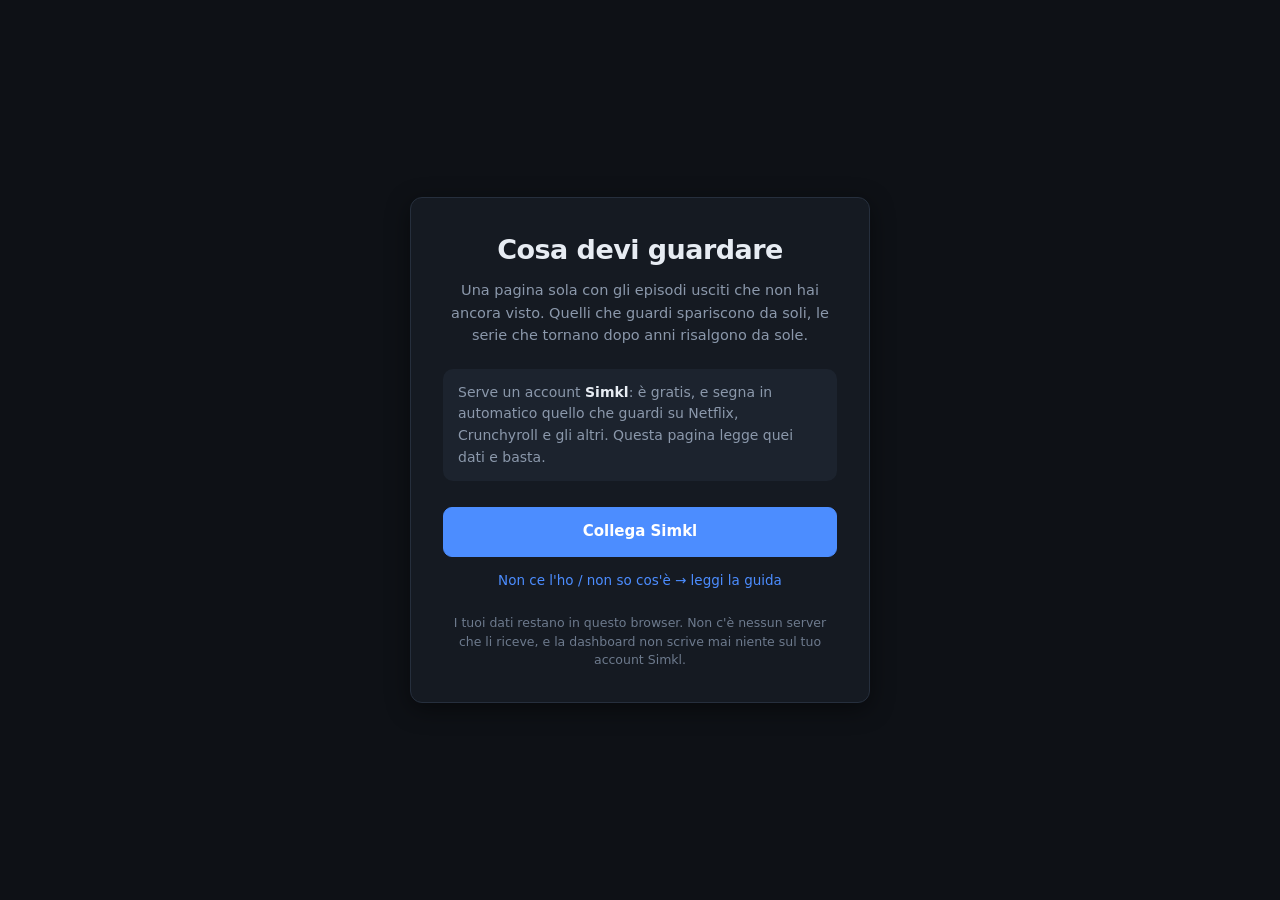
==== index.html @ 5402967a "Trakt come terza sorgente, con il suo pezzetto di server Trakt consegna il token solo dietro un segr" ====
<!doctype html>
<html lang="it">
<head>
<meta charset="utf-8">
<meta name="viewport" content="width=device-width, initial-scale=1, viewport-fit=cover">
<meta name="theme-color" content="#0e1116">
<title>Dashboard Serie</title>
<link rel="icon" href="icon.svg">
<link rel="manifest" href="manifest.webmanifest">
<!-- il numero di versione sale a ogni modifica: senza, il browser continua a servire i file vecchi -->
<link rel="stylesheet" href="app.css?v=16">
</head>
<body>

<!-- ============ SCHERMATA LOGIN ============ -->
<section id="login" class="login hidden">
  <div class="login-box">
    <h1>Cosa devi guardare</h1>
    <p class="login-occhiello">
      Una pagina sola con gli episodi usciti che non hai ancora visto. Quelli che guardi
      spariscono da soli, le serie che tornano dopo anni risalgono da sole.
    </p>

    <div id="loginStep1">
      <p class="login-serve">
        Serve un account <b>Simkl</b>: è gratis, e segna in automatico quello che guardi
        su Netflix, Crunchyroll e gli altri. Questa pagina legge quei dati e basta.
      </p>
      <button id="btnLogin" class="btn btn-big">Collega Simkl</button>
      <button id="btnLoginAl" class="btn btn-alt">Ho AniList (solo anime)</button>
      <button id="btnLoginTk" class="btn btn-alt">Ho Trakt (serie TV e film)</button>
      <a class="login-guida" href="guida.html">Non ce l'ho / non so cos'è &#8594; leggi la guida</a>
    </div>

    <div id="loginStep2" class="hidden">
      <p class="login-passo"><span class="login-n">1</span> Apri questa pagina</p>
      <a id="pinUrl" class="pin-url" href="https://simkl.com/pin" target="_blank" rel="noopener">simkl.com/pin</a>
      <p class="login-passo"><span class="login-n">2</span> Scrivi questo codice</p>
      <div id="pinCode" class="pin-code">------</div>
      <p class="muted" id="pinStatus">Aspetto che tu confermi su Simkl…</p>
      <button id="btnCancelPin" class="btn btn-ghost">Annulla</button>
    </div>

    <p class="err hidden" id="loginErr"></p>

    <p class="login-privacy">
      I tuoi dati restano in questo browser. Non c'è nessun server che li riceve, e la
      dashboard non scrive mai niente sul tuo account Simkl.
    </p>
  </div>
</section>

<!-- ============ APP ============ -->
<div id="app" class="hidden">

  <header class="topbar">
   <div class="topbar-inner">
    <div class="topbar-row">
      <div class="brand-box">
        <h1 class="brand">Da guardare</h1>
        <p class="brand-sub" id="brandSub"></p>
      </div>
      <div class="spacer"></div>
      <span id="syncInfo" class="sync-info"></span>
      <button id="btnSync" class="icon-btn" title="Aggiorna">&#8635;</button>
      <button id="btnSettings" class="icon-btn" title="Impostazioni">&#9881;</button>
    </div>
    <div class="topbar-row controls">
      <input id="search" class="search" type="search" placeholder="Cerca un titolo…  (premi /)"
             autocomplete="off" title="Cerca fra tutti i tuoi titoli, anche in Archivio">

      <span class="campo">
        <span class="campo-eti">Tipo</span>
        <span class="chips" id="typeChips">
          <button class="chip on" data-type="all" title="Serie TV e anime insieme">Tutti</button>
          <button class="chip" data-type="shows" title="Solo serie TV">Serie TV</button>
          <button class="chip" data-type="anime" title="Solo anime">Anime</button>
        </span>
      </span>

      <span class="campo">
        <span class="campo-eti">Ordina</span>
        <select id="sort" class="select" title="In che ordine mettere i titoli">
          <option value="recent">Episodio uscito da meno tempo</option>
          <option value="oldest">Episodio uscito da più tempo</option>
          <option value="backlog">Quanti episodi arretrati</option>
          <option value="lastwatch">Guardati di recente</option>
          <option value="title">Titolo, dalla A alla Z</option>
        </select>
      </span>
    </div>
   </div>
  </header>

  <div class="layout">

   <!-- ============ NAVIGAZIONE ============ -->
   <nav class="nav" id="nav">
     <button class="nav-item on" data-vista="tutto" title="Mostra tutte le categorie una sotto l'altra">Tutte le categorie</button>
     <button class="nav-item" data-vista="watch" title="Episodi già usciti che non hai ancora visto">Da guardare ora <span class="nav-n" id="nWatch">0</span></button>
     <div class="nav-fasce" id="navFasce"></div>
     <button class="nav-item" data-vista="pari" title="Hai visto tutti gli episodi usciti">In pari <span class="nav-n" id="nPari">0</span></button>
     <button class="nav-item" data-vista="nuove" title="Stagioni nuove, consigli e novità che non hai in lista">Da scoprire <span class="nav-n" id="nNuove">0</span></button>
     <button class="nav-item" data-vista="paused" title="Hanno arretrati, ma sei fermo da troppo tempo">In pausa <span class="nav-n" id="nPaused">0</span></button>
     <button class="nav-item" data-vista="start" title="Nella lista, ma non le hai mai aperte">Da iniziare <span class="nav-n" id="nStart">0</span></button>
     <button class="nav-item" data-vista="archive" title="Finite o abbandonate, senza novità">Archivio <span class="nav-n" id="nArchive">0</span></button>
   </nav>

   <main>
    <!-- AVVISO DEL FILTRO ATTIVO -->
    <div class="filtro-attivo hidden" id="filtroAttivo">
      <span id="filtroTesto"></span>
      <button class="btn-lino" id="filtroReset">Mostra tutto</button>
    </div>

    <!-- DA GUARDARE ORA -->
    <section class="block" id="secWatch">
      <h2 class="block-title">Da guardare ora <span class="count" id="cWatch">0</span></h2>
      <div id="watchBands"></div>
      <p class="hint">Episodi già usciti che non hai ancora visto. Spariscono da soli quando Simkl li segna come visti.</p>
      <p id="emptyWatch" class="empty hidden">Sei in pari: non c'è niente da recuperare.</p>
    </section>

    <!-- IN PARI -->
    <section class="block collapsible" id="secPari">
      <h2 class="block-title toggle">In pari <span class="count" id="cPari">0</span><span class="caret">&#9662;</span></h2>
      <p class="hint">Hai visto tutti gli episodi usciti. Dove la data del prossimo si sa già, è scritta sul poster; dove non si sa ancora, c'è la spunta.</p>
      <div id="gridPari" class="grid grid-sm"></div>
    </section>

    <!-- STAGIONI NUOVE NON IN LIBRERIA -->
    <section class="block collapsible" id="secNuove">
      <h2 class="block-title toggle">Da scoprire <span class="count" id="cNuove">0</span><span class="caret">&#9662;</span></h2>
      <p class="hint">Roba che non hai in lista su Simkl: stagioni nuove di serie che segui, titoli consigliati da chi guarda le tue stesse cose, e novità appena partite. Se un consiglio non c'entra niente, usa <b>nascondi</b> sul poster e non torna più.</p>
      <div id="consigliBande"></div>
    </section>

    <!-- IN PAUSA -->
    <section class="block collapsible closed" id="secPaused">
      <h2 class="block-title toggle" data-target="gridPaused">In pausa <span class="count" id="cPaused">0</span><span class="caret">&#9662;</span></h2>
      <p class="hint">Hanno episodi arretrati, ma sei fermo da troppo tempo e la serie non manda in onda niente di nuovo. Se esce roba nuova tornano su da sole.</p>
      <div id="gridPaused" class="grid grid-sm"></div>
    </section>

    <!-- DA INIZIARE -->
    <section class="block collapsible closed" id="secStart">
      <h2 class="block-title toggle" data-target="gridStart">Da iniziare <span class="count" id="cStart">0</span><span class="caret">&#9662;</span></h2>
      <p class="hint">Il tuo "Plan to watch" su Simkl, più le serie che hai in lista ma non hai mai aperto.</p>
      <div id="gridStart" class="grid grid-sm"></div>
    </section>

    <!-- ARCHIVIO -->
    <section class="block collapsible closed" id="secArchive">
      <h2 class="block-title toggle" data-target="gridArchive">Archivio <span class="count" id="cArchive">0</span><span class="caret">&#9662;</span></h2>
      <p class="hint">Niente di nuovo in vista. Se una torna con episodi nuovi, la ritrovi in <b>Da guardare ora</b> con la pastiglia TORNATA.</p>
      <div id="archivioBande"></div>
    </section>

    <p id="emptyVista" class="empty hidden"></p>
   </main>

  </div><!-- /layout -->

  <div id="toast" class="toast hidden"></div>
</div>

<!-- ============ IMPOSTAZIONI ============ -->
<div id="settings" class="modal hidden">
  <div class="modal-box">
    <h2>Impostazioni</h2>
    <p class="modal-intro">Queste soglie decidono dove finisce ogni serie. Sposta un cursore e la
    pagina dietro si riordina subito, così vedi l'effetto mentre scegli.</p>

    <label class="field">
      <span>Metti in pausa dopo <b id="vPause">60</b> giorni senza guardare</span>
      <input id="sPause" type="range" min="14" max="365" step="1">
    </label>

    <label class="field">
      <span>Una serie è ancora "calda" se ha mandato in onda un episodio negli ultimi <b id="vHot">90</b> giorni</span>
      <input id="sHot" type="range" min="14" max="365" step="1">
      <small class="fieldnote">Finché è calda resta in griglia anche se tu sei fermo da mesi: c'è ancora poco da recuperare.</small>
    </label>

    <label class="field">
      <span>Dopo <b id="vAbandon">365</b> giorni senza guardarla la considero abbandonata</span>
      <input id="sAbandon" type="range" min="60" max="1460" step="5">
      <small class="fieldnote">Vale anche per le serie ancora in onda: solo un episodio davvero nuovo la riporta in griglia.</small>
    </label>

    <label class="field">
      <span>Considera "tornata" se il nuovo episodio è uscito da meno di <b id="vReturn">45</b> giorni</span>
      <input id="sReturn" type="range" min="7" max="180" step="1">
    </label>

    <label class="check">
      <input id="sEnTitles" type="checkbox">
      <span>Usa il titolo ufficiale in inglese quando esiste (<i>Tomb Raider King</i> invece di <i>Dogul Wang</i>)</span>
    </label>

    <label class="check">
      <input id="sDropped" type="checkbox">
      <span>Fai riemergere anche le serie completate o abbandonate quando escono episodi nuovi</span>
    </label>

    <label class="check">
      <input id="sAutoRefresh" type="checkbox">
      <span>Controlla se ci sono novità ogni 15 minuti mentre la pagina è aperta</span>
    </label>

    <hr>
    <h3 class="settings-h3">Servizi collegati</h3>
    <div class="servizi">
      <div class="servizio">
        <div>
          <b>Simkl</b>
          <span class="servizio-nota">Serie TV, anime e film. Segna in automatico quello che guardi.</span>
        </div>
        <button id="btnSimklConn" class="btn btn-ghost btn-piccolo"></button>
      </div>
      <div class="servizio">
        <div>
          <b>Trakt</b>
          <span class="servizio-nota">Serie TV e film. Le serie che nascondi dal progresso su Trakt qui diventano abbandonate.</span>
        </div>
        <button id="btnTkConn" class="btn btn-ghost btn-piccolo"></button>
      </div>
      <div class="servizio">
        <div>
          <b>AniList</b>
          <span class="servizio-nota">Solo anime. Se lo colleghi, i tuoi anime di lì entrano nella dashboard.</span>
        </div>
        <button id="btnAlConn" class="btn btn-ghost btn-piccolo"></button>
      </div>
    </div>

    <hr>
    <div class="settings-actions">
      <button id="btnFullSync" class="btn btn-ghost" title="Riscarica da zero tutta la libreria da Simkl. Serve se i conteggi sembrano sbagliati.">Risincronizza tutto</button>
      <button id="btnExport" class="btn btn-ghost" title="Salva un file con le tue soglie e le scelte fatte a mano">Esporta impostazioni</button>
      <button id="btnLogout" class="btn btn-danger" title="Toglie ogni collegamento da questo dispositivo. Gli account non vengono toccati.">Scollega tutto</button>
    </div>
    <p class="muted small" id="statsLine"></p>

    <button id="btnCloseSettings" class="btn btn-big">Chiudi</button>
  </div>
</div>

<script src="app.js?v=16"></script>
</body>
</html>
---- app.css ----
/* ================================================================
   Dashboard Serie — foglio di stile
   ================================================================ */

:root {
  --bg: #0e1116;
  --bg-2: #151a22;
  --bg-3: #1c232e;
  --line: #262f3d;
  --txt: #e7ecf3;
  --txt-2: #8b98ab;
  --accent: #4c8dff;
  --hot: #ff5c7a;
  --warm: #ffb020;
  --ok: #35d07f;
  --radius: 12px;
  --shadow: 0 6px 24px rgba(0, 0, 0, .45);
}

* { box-sizing: border-box; }

html, body {
  margin: 0;
  padding: 0;
  background: var(--bg);
  color: var(--txt);
  font: 15px/1.45 system-ui, -apple-system, "Segoe UI", Roboto, sans-serif;
  -webkit-font-smoothing: antialiased;
}

.hidden { display: none !important; }
.muted { color: var(--txt-2); }
.small { font-size: 13px; }
.spacer { flex: 1; }
.err { color: var(--hot); }

/* ---------------- login ---------------- */

.login {
  min-height: 100dvh;
  display: grid;
  place-items: center;
  padding: 24px;
}

.login-box {
  width: min(460px, 100%);
  background: var(--bg-2);
  border: 1px solid var(--line);
  border-radius: var(--radius);
  padding: 32px;
  text-align: center;
  box-shadow: var(--shadow);
}

.login-box h1 { margin: 0 0 10px; font-size: 27px; letter-spacing: -.02em; }
.login-occhiello { margin: 0 0 22px; font-size: 14.5px; color: var(--txt-2); line-height: 1.55; }
.login-serve {
  margin: 0 0 18px;
  font-size: 14px;
  color: var(--txt-2);
  line-height: 1.55;
  text-align: left;
  background: var(--bg-3);
  border-radius: 10px;
  padding: 13px 15px;
}
.login-serve b { color: var(--txt); }
.login-guida { display: inline-block; margin-top: 14px; font-size: 13.5px; color: var(--accent); text-decoration: none; }
.login-guida:hover { color: var(--txt); text-decoration: underline; }

.login-passo { display: flex; align-items: center; justify-content: center; gap: 9px; margin: 0 0 8px; font-size: 14.5px; }
.login-n {
  display: grid; place-items: center;
  width: 22px; height: 22px;
  font-size: 12.5px; font-weight: 700; color: #fff;
  background: var(--accent); border-radius: 50%;
}

.login-privacy { margin: 22px 0 0; font-size: 12.5px; color: #6d7a8d; line-height: 1.5; }

.pin-code {
  font: 700 40px/1.2 ui-monospace, "Cascadia Mono", Consolas, monospace;
  letter-spacing: .18em;
  background: var(--bg-3);
  border: 1px solid var(--line);
  border-radius: var(--radius);
  padding: 16px;
  margin: 8px 0 16px;
  user-select: all;
}

.pin-url {
  display: inline-block;
  font-size: 19px;
  font-weight: 600;
  color: var(--accent);
  margin: 4px 0 14px;
}

/* ---------------- bottoni ---------------- */

.btn {
  font: inherit;
  font-weight: 600;
  color: var(--txt);
  background: var(--bg-3);
  border: 1px solid var(--line);
  border-radius: 9px;
  padding: 9px 16px;
  cursor: pointer;
  transition: background .15s, border-color .15s;
}
.btn:hover { background: #26313f; }

.btn-big { width: 100%; padding: 13px; background: var(--accent); border-color: var(--accent); color: #fff; margin-top: 8px; }
.btn-big:hover { background: #3d7ae8; }
.btn-ghost { background: transparent; }
.btn-danger { color: var(--hot); border-color: #4a2733; background: transparent; }
.btn-alt { width: 100%; margin-top: 8px; background: transparent; }
.btn-piccolo { font-size: 13px; padding: 6px 12px; flex: none; }

.settings-h3 { margin: 0 0 12px; font-size: 15px; }
.servizi { display: flex; flex-direction: column; gap: 10px; }
.servizio {
  display: flex;
  align-items: center;
  gap: 14px;
  justify-content: space-between;
  background: var(--bg-3);
  border-radius: 10px;
  padding: 12px 14px;
}
.servizio b { display: block; font-size: 14.5px; }
.servizio-nota { display: block; margin-top: 3px; font-size: 12.5px; color: var(--txt-2); line-height: 1.45; }
.servizio.on { border: 1px solid rgba(53, 208, 127, .4); }

.icon-btn {
  font-size: 19px;
  line-height: 1;
  color: var(--txt-2);
  background: transparent;
  border: 1px solid var(--line);
  border-radius: 9px;
  width: 38px;
  height: 38px;
  cursor: pointer;
  flex: none;
}
.icon-btn:hover { color: var(--txt); background: var(--bg-3); }
.icon-btn.spin { animation: spin 1s linear infinite; }
@keyframes spin { to { transform: rotate(360deg); } }

/* ---------------- barra in alto ---------------- */

.topbar {
  position: sticky;
  top: 0;
  z-index: 20;
  background: rgba(14, 17, 22, .92);
  backdrop-filter: blur(10px);
  border-bottom: 1px solid var(--line);
  padding: 12px 0 10px;
}

.topbar-inner {
  max-width: 2400px;
  margin: 0 auto;
  padding: 0 clamp(12px, 2.4vw, 30px);
}

/* la riga che riassume tutto, sotto al titolo */
.brand-box { display: flex; flex-direction: column; gap: 1px; }
.brand-sub { margin: 0; font-size: 13.5px; color: var(--txt-2); }
.brand-sub b { color: var(--txt); font-weight: 600; font-variant-numeric: tabular-nums; }
.brand-sub .oggi { color: var(--accent); font-weight: 600; }

/* etichette dei controlli, per dire a cosa servono */
.campo { display: inline-flex; align-items: center; gap: 7px; }
.campo-eti { font-size: 12px; color: var(--txt-2); white-space: nowrap; }

.modal-intro { margin: -8px 0 20px; font-size: 13.5px; color: var(--txt-2); }

.topbar-row { display: flex; align-items: center; gap: 10px; }
.topbar-row + .topbar-row { margin-top: 10px; }
.brand { margin: 0; font-size: 21px; letter-spacing: -.01em; }
.sync-info { font-size: 12.5px; color: var(--txt-2); white-space: nowrap; }

/* I controlli restano vicini fra loro e leggibili insieme: su uno schermo largo
   spingerli ai due estremi li allontanava troppo. Un filetto separa i gruppi. */
.controls { flex-wrap: wrap; gap: 10px 16px; }
.controls .campo + .campo,
.controls .campo:first-of-type { padding-left: 16px; border-left: 1px solid var(--line); }
#sort { min-width: 240px; }

.search, .select {
  font: inherit;
  color: var(--txt);
  background: var(--bg-2);
  border: 1px solid var(--line);
  border-radius: 9px;
  padding: 8px 12px;
}
.search { flex: 0 1 300px; min-width: 140px; }
.search:focus, .select:focus { outline: none; border-color: var(--accent); }

.chips { display: flex; gap: 6px; }
.chip {
  font: inherit;
  font-size: 13.5px;
  color: var(--txt-2);
  background: var(--bg-2);
  border: 1px solid var(--line);
  border-radius: 999px;
  padding: 7px 14px;
  cursor: pointer;
  white-space: nowrap;
}
.chip.on { color: #fff; background: var(--accent); border-color: var(--accent); }

/* ---------------- blocchi ---------------- */

/* ---------------- impianto della pagina ---------------- */

/* Due zone: il menù a sinistra, il contenuto a destra.
   Il contenuto si prende tutto lo spazio che resta. */
.layout {
  display: grid;
  align-items: start;
  grid-template-columns: 210px minmax(0, 1fr);
  gap: 30px;
  max-width: 2400px;
  margin: 0 auto;
  padding: 20px clamp(12px, 2.4vw, 30px) 90px;
}

main { min-width: 0; }

/* la navigazione resta ferma mentre scorri */
.nav {
  position: sticky;
  top: 104px;
  align-self: start;
  display: flex;
  flex-direction: column;
  gap: 2px;
  max-height: calc(100dvh - 130px);
  overflow-y: auto;
}

.nav-item {
  display: flex;
  align-items: center;
  gap: 8px;
  width: 100%;
  font: inherit;
  font-size: 13.5px;
  text-align: left;
  color: var(--txt-2);
  background: transparent;
  border: 0;
  border-radius: 9px;
  padding: 8px 11px;
  cursor: pointer;
  white-space: nowrap;
  transition: background .13s, color .13s;
}
.nav-item:hover { color: var(--txt); background: var(--bg-2); }
.nav-item.on { color: var(--txt); background: var(--bg-3); font-weight: 600; }

.nav-n {
  margin-left: auto;
  font-size: 11.5px;
  font-variant-numeric: tabular-nums;
  color: var(--txt-2);
  background: var(--bg-2);
  border-radius: 999px;
  padding: 1px 7px;
}
.nav-item.on .nav-n { background: #2b3646; color: var(--txt); }

/* le fasce della sezione principale, rientrate sotto alla sua voce */
.nav-fasce { display: flex; flex-direction: column; gap: 1px; margin: 1px 0 6px; }
.nav-fascia {
  font: inherit;
  font-size: 12.5px;
  text-align: left;
  color: var(--txt-2);
  background: transparent;
  border: 0;
  border-left: 2px solid var(--line);
  border-radius: 0;
  margin-left: 17px;
  padding: 5px 10px;
  cursor: pointer;
  white-space: nowrap;
  transition: color .13s, border-color .13s;
}
.nav-fascia:hover { color: var(--txt); border-left-color: var(--accent); }



.block { margin-bottom: 34px; }

.block-title {
  display: flex;
  align-items: center;
  gap: 10px;
  margin: 0 0 14px;
  font-size: 13px;
  font-weight: 700;
  letter-spacing: .11em;
  text-transform: uppercase;
  color: var(--txt-2);
}
.block-title.toggle { cursor: pointer; user-select: none; }
.block-title.toggle:hover { color: var(--txt); }

.count {
  font-size: 12px;
  letter-spacing: 0;
  color: var(--txt);
  background: var(--bg-3);
  border-radius: 999px;
  padding: 1px 9px;
}
.caret { transition: transform .18s; }
.collapsible.closed .caret { transform: rotate(-90deg); }
.collapsible.closed .grid,
.collapsible.closed .hint { display: none; }

/* Quando un filtro è acceso deve vedersi: altrimenti i numeri nel menù
   cambiano e sembra che si sia rotto qualcosa. */
.filtro-attivo {
  display: flex;
  align-items: center;
  gap: 12px;
  flex-wrap: wrap;
  margin: 0 0 22px;
  padding: 10px 14px;
  font-size: 13.5px;
  color: var(--txt);
  background: rgba(76, 141, 255, .1);
  border: 1px solid rgba(76, 141, 255, .35);
  border-radius: 10px;
}
.filtro-attivo b { color: var(--accent); }

.btn-lino {
  font: inherit;
  font-size: 13px;
  font-weight: 600;
  color: var(--accent);
  background: transparent;
  border: 0;
  border-bottom: 1px solid currentColor;
  padding: 0;
  cursor: pointer;
}
.btn-lino:hover { color: var(--txt); }

.hint { margin: -6px 0 14px; font-size: 13px; color: var(--txt-2); }

.empty { color: var(--txt-2); padding: 8px 2px; }

/* ---------------- griglia ---------------- */

/* Allargando lo schermo devono crescere le CARD, non il numero di colonne:
   su un monitor da 2500px tredici miniature da 176px non le legge nessuno. */
.grid {
  display: grid;
  grid-template-columns: repeat(auto-fill, minmax(186px, 1fr));
  gap: 22px 16px;
}
.grid-sm { grid-template-columns: repeat(auto-fill, minmax(136px, 1fr)); gap: 18px 12px; }

.card { position: relative; display: block; color: inherit; text-decoration: none; }

.poster {
  position: relative;
  aspect-ratio: 2 / 3;
  border-radius: var(--radius);
  overflow: hidden;
  background: var(--bg-3);
  box-shadow: var(--shadow);
  transition: transform .16s ease, box-shadow .16s ease;
}
.card:hover .poster { transform: translateY(-4px); box-shadow: 0 12px 30px rgba(0, 0, 0, .6); }
.poster img { width: 100%; height: 100%; object-fit: cover; display: block; }

.poster-fallback {
  display: grid;
  place-items: center;
  height: 100%;
  padding: 10px;
  font-size: 12px;
  text-align: center;
  color: var(--txt-2);
}

/* pastiglie sopra al poster */
.badge {
  position: absolute;
  font-size: 12px;
  font-weight: 700;
  line-height: 1;
  padding: 5px 8px;
  border-radius: 999px;
  color: #fff;
  box-shadow: 0 2px 8px rgba(0, 0, 0, .5);
}
.badge-count { top: 8px; right: 8px; background: var(--hot); }
.badge-new   { top: 8px; right: 8px; background: var(--accent); letter-spacing: .04em; }
.badge-back  { top: 8px; left: 8px; background: var(--ok); color: #06251a; letter-spacing: .04em; }
.badge-soon  { top: 8px; left: 8px; background: rgba(10, 14, 20, .82); color: var(--warm); font-weight: 600; }
.badge-done  { top: 8px; left: 8px; background: var(--ok); color: #06251a; font-size: 13px; padding: 4px 8px; }
.badge-type  { bottom: 8px; left: 8px; background: rgba(10, 14, 20, .78); color: var(--txt-2); font-weight: 600; }

.meta { padding: 9px 2px 0; }
.title {
  font-size: 13.5px;
  font-weight: 600;
  line-height: 1.3;
  display: -webkit-box;
  -webkit-line-clamp: 2;
  -webkit-box-orient: vertical;
  overflow: hidden;
}
.sub { margin-top: 3px; font-size: 12px; color: var(--txt-2); }
.sub b { color: var(--accent); font-weight: 600; }
.sub b.fatto { color: var(--ok); }

.ep {
  margin-top: 2px;
  font-size: 12px;
  color: #6d7a8d;
  white-space: nowrap;
  overflow: hidden;
  text-overflow: ellipsis;
}

/* fasce della schermata principale */
.band-title {
  display: flex;
  align-items: center;
  gap: 8px;
  margin: 4px 0 12px;
  font-size: 13.5px;
  font-weight: 600;
  color: var(--txt);
}
.band-title:not(:first-child) { margin-top: 26px; }
#archivioBande .band-title { font-size: 13px; }
.band-n {
  font-size: 11.5px;
  font-weight: 600;
  color: var(--txt-2);
  background: var(--bg-2);
  border: 1px solid var(--line);
  border-radius: 999px;
  padding: 1px 8px;
}

/* azione rapida sulla card */
.card-act {
  position: absolute;
  right: 6px;
  bottom: 6px;
  font-size: 11px;
  font-weight: 600;
  color: var(--txt);
  background: rgba(10, 14, 20, .85);
  border: 1px solid var(--line);
  border-radius: 7px;
  padding: 4px 7px;
  cursor: pointer;
  opacity: 0;
  transition: opacity .15s;
}
.card:hover .card-act, .card-act:focus { opacity: 1; }

/* ---------------- impostazioni ---------------- */

.modal {
  position: fixed;
  inset: 0;
  z-index: 60;
  display: grid;
  place-items: center;
  padding: 20px;
  background: rgba(0, 0, 0, .6);
  backdrop-filter: blur(3px);
}
.modal-box {
  width: min(520px, 100%);
  max-height: 90dvh;
  overflow: auto;
  background: var(--bg-2);
  border: 1px solid var(--line);
  border-radius: 14px;
  padding: 26px;
  box-shadow: var(--shadow);
}
.modal-box h2 { margin: 0 0 18px; font-size: 20px; }

.field { display: block; margin-bottom: 20px; }
.field span { display: block; margin-bottom: 8px; font-size: 14px; }
.field b { color: var(--accent); }
.field input[type=range] { width: 100%; accent-color: var(--accent); }
.fieldnote { display: block; margin-top: 6px; font-size: 12.5px; color: var(--txt-2); }

.check { display: flex; gap: 10px; align-items: flex-start; margin-bottom: 16px; font-size: 14px; }
.check input { margin-top: 3px; accent-color: var(--accent); flex: none; }

hr { border: 0; border-top: 1px solid var(--line); margin: 20px 0; }
.settings-actions { display: flex; flex-wrap: wrap; gap: 8px; margin-bottom: 12px; }

/* ---------------- messaggio a comparsa ---------------- */

.toast {
  position: fixed;
  left: 50%;
  bottom: 22px;
  transform: translateX(-50%);
  z-index: 80;
  background: var(--bg-3);
  border: 1px solid var(--line);
  border-radius: 10px;
  padding: 10px 18px;
  font-size: 14px;
  box-shadow: var(--shadow);
}

@media (max-width: 1100px) {
  .layout { grid-template-columns: 1fr; gap: 14px; }

  .nav {
    position: sticky;
    top: 96px;
    z-index: 15;
    flex-direction: row;
    gap: 6px;
    overflow-x: auto;
    scrollbar-width: none;
    padding: 8px 0;
    margin: 0 calc(-1 * clamp(12px, 2.4vw, 30px));
    padding-inline: clamp(12px, 2.4vw, 30px);
    background: var(--bg);
    border-bottom: 1px solid var(--line);
    max-height: none;
  }
  .nav::-webkit-scrollbar { display: none; }

  .nav-item {
    width: auto;
    flex: none;
    background: var(--bg-2);
    border: 1px solid var(--line);
    border-radius: 999px;
    padding: 7px 13px;
  }
  .nav-item.on { background: var(--accent); border-color: var(--accent); color: #fff; }
  .nav-item.on .nav-n { background: rgba(255, 255, 255, .22); color: #fff; }

  /* le fasce non stanno in una barra orizzontale: si raggiungono scorrendo */
  .nav-fasce { display: none; }

}

@media (max-width: 760px) {
  /* sul telefono la barra dei filtri va a capo: niente separatori verticali */
  .controls .campo + .campo,
  .controls .campo:first-of-type { padding-left: 0; border-left: 0; }
  #sort { min-width: 0; flex: 1; }
}

@media (max-width: 560px) {
  .grid { grid-template-columns: repeat(auto-fill, minmax(150px, 1fr)); gap: 18px 12px; }
  .grid-sm { grid-template-columns: repeat(auto-fill, minmax(108px, 1fr)); }
  .brand { font-size: 18px; }

  /* Sul telefono il pulsante è sempre visibile: la pastiglia del tipo starebbe
     sotto e le due si accavallano. Il tipo lo dicono già i filtri in alto. */
  .card-act { opacity: 1; font-size: 10.5px; padding: 3px 6px; }
  .badge-type { display: none; }
  .search { flex: 1 1 100%; }
}


/* ================================================================
   Pagina della guida
   ================================================================ */

.pagina { padding: 0; }

.guida-top {
  position: sticky;
  top: 0;
  z-index: 10;
  background: rgba(14, 17, 22, .93);
  backdrop-filter: blur(10px);
  border-bottom: 1px solid var(--line);
  padding: 14px clamp(16px, 4vw, 32px);
}
.guida-back { color: var(--txt-2); text-decoration: none; font-size: 14px; font-weight: 600; }
.guida-back:hover { color: var(--txt); }

.guida {
  max-width: 760px;
  margin: 0 auto;
  padding: 36px clamp(16px, 4vw, 32px) 90px;
  line-height: 1.6;
}

.guida h1 { margin: 0 0 18px; font-size: 32px; letter-spacing: -.02em; }
.guida-occhiello { margin: 0 0 14px; font-size: 16px; color: var(--txt-2); }
.guida-occhiello b { color: var(--txt); }

.guida-h2 { margin: 44px 0 16px; font-size: 21px; }
.guida-riga { border: 0; border-top: 1px solid var(--line); margin: 48px 0; }

.guida a { color: var(--accent); }
.guida a:hover { color: var(--txt); }

/* i tre passaggi */
.passo { display: flex; gap: 18px; margin: 34px 0; }
.passo-n {
  flex: none;
  width: 38px;
  height: 38px;
  display: grid;
  place-items: center;
  font-size: 17px;
  font-weight: 700;
  color: #fff;
  background: var(--accent);
  border-radius: 50%;
}
.passo-corpo { min-width: 0; }
.passo-corpo h2 { margin: 6px 0 10px; font-size: 20px; }
.passo-corpo h3 { margin: 22px 0 6px; font-size: 15px; color: var(--txt); }
.passo-corpo p { margin: 0 0 12px; }

.nota {
  font-size: 14px;
  color: var(--txt-2);
  border-left: 2px solid var(--line);
  padding-left: 14px;
}

.lista { margin: 0 0 12px; padding-left: 22px; }
.lista li { margin-bottom: 5px; }

/* tabelle a due colonne, senza <table> per stare comode sul telefono */
.tabella { border: 1px solid var(--line); border-radius: var(--radius); overflow: hidden; }
.riga { display: grid; grid-template-columns: 190px minmax(0, 1fr); gap: 0; }
.riga + .riga { border-top: 1px solid var(--line); }
.cella-t { padding: 13px 16px; font-weight: 600; background: var(--bg-2); display: flex; align-items: center; }
.cella-d { padding: 13px 16px; color: var(--txt-2); }
.cella-d b { color: var(--txt); }

/* le pastiglie mostrate come esempio, non sopra a un poster */
.badge.pos { position: static; box-shadow: none; }

.faq h3 { margin: 26px 0 6px; font-size: 16px; }
.faq p { margin: 0; color: var(--txt-2); }

.guida-fine { margin-top: 46px; }
.btn-largo { display: block; text-align: center; text-decoration: none; }

@media (max-width: 560px) {
  .riga { grid-template-columns: 1fr; }
  .cella-t { border-bottom: 1px solid var(--line); }
  .guida h1 { font-size: 26px; }
}
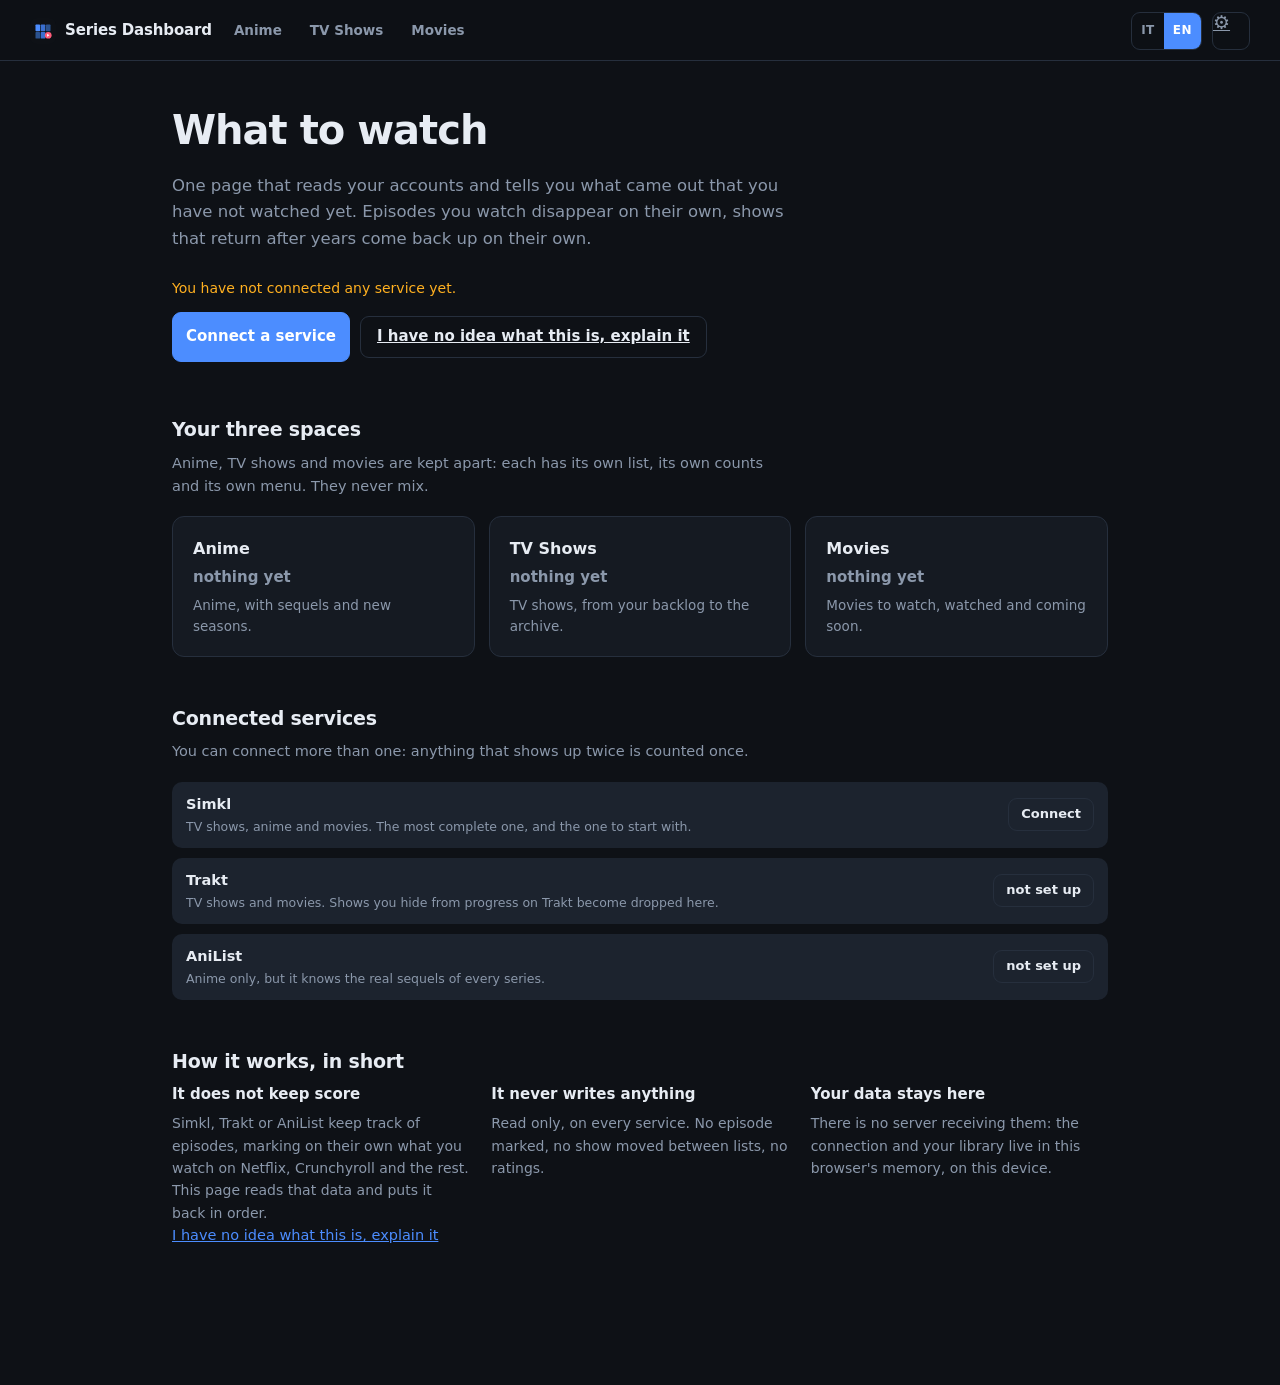
==== commit 7b584622: "Un sito vero: home, tre spazi separati, due lingue Il progetto era una pagina sola cresciuta per agg" ====
--- a/index.html
+++ b/index.html
@@ -5,247 +5,91 @@
 <meta name="viewport" content="width=device-width, initial-scale=1, viewport-fit=cover">
 <meta name="theme-color" content="#0e1116">
 <title>Dashboard Serie</title>
+<meta name="description" content="Gli episodi usciti che non hai ancora visto, presi dai tuoi account. Anime, serie TV e film, ognuno col suo spazio.">
 <link rel="icon" href="icon.svg">
 <link rel="manifest" href="manifest.webmanifest">
-<!-- il numero di versione sale a ogni modifica: senza, il browser continua a servire i file vecchi -->
-<link rel="stylesheet" href="app.css?v=16">
+<!-- Il numero di versione sale a ogni modifica: senza, il browser continua a
+     servire i file vecchi. Va cambiato in tutte le pagine e nella costante
+     VERSIONE di sw.js. Se ne resta indietro uno, il sito lo dice nella console. -->
+<link rel="stylesheet" href="app.css?v=22">
 </head>
 <body>
 
-<!-- ============ SCHERMATA LOGIN ============ -->
-<section id="login" class="login hidden">
-  <div class="login-box">
-    <h1>Cosa devi guardare</h1>
-    <p class="login-occhiello">
-      Una pagina sola con gli episodi usciti che non hai ancora visto. Quelli che guardi
-      spariscono da soli, le serie che tornano dopo anni risalgono da sole.
-    </p>
+<header class="topbar">
+  <div class="topbar-inner topbar-row">
+    <a class="marchio" href="index.html">
+      <img src="icon.svg" alt="" width="26" height="26">
+      <span data-t="app.nome"></span>
+    </a>
+    <nav class="spazi">
+      <a href="anime.html" data-spazio="anime" data-t="nav.anime"></a>
+      <a href="serie.html" data-spazio="serie" data-t="nav.serie"></a>
+      <a href="film.html" data-spazio="film" data-t="nav.film"></a>
+    </nav>
+    <span class="spacer"></span>
+    <span id="syncInfo" class="sync-info"></span>
+    <button id="btnSync" class="icon-btn hidden" data-t-attr="title:ctrl.aggiorna">&#8635;</button>
+    <span class="lingua-switch">
+      <button data-lingua="it">IT</button><button data-lingua="en">EN</button>
+    </span>
+    <a class="icon-btn" href="impostazioni.html" data-t-attr="title:nav.impostazioni">&#9881;</a>
+  </div>
+</header>
 
-    <div id="loginStep1">
-      <p class="login-serve">
-        Serve un account <b>Simkl</b>: è gratis, e segna in automatico quello che guardi
-        su Netflix, Crunchyroll e gli altri. Questa pagina legge quei dati e basta.
-      </p>
-      <button id="btnLogin" class="btn btn-big">Collega Simkl</button>
-      <button id="btnLoginAl" class="btn btn-alt">Ho AniList (solo anime)</button>
-      <button id="btnLoginTk" class="btn btn-alt">Ho Trakt (serie TV e film)</button>
-      <a class="login-guida" href="guida.html">Non ce l'ho / non so cos'è &#8594; leggi la guida</a>
-    </div>
+<main class="pagina-centro">
 
-    <div id="loginStep2" class="hidden">
-      <p class="login-passo"><span class="login-n">1</span> Apri questa pagina</p>
-      <a id="pinUrl" class="pin-url" href="https://simkl.com/pin" target="_blank" rel="noopener">simkl.com/pin</a>
-      <p class="login-passo"><span class="login-n">2</span> Scrivi questo codice</p>
-      <div id="pinCode" class="pin-code">------</div>
-      <p class="muted" id="pinStatus">Aspetto che tu confermi su Simkl…</p>
-      <button id="btnCancelPin" class="btn btn-ghost">Annulla</button>
-    </div>
+  <!-- ============ APERTURA ============ -->
+  <section class="hero">
+    <h1 data-t="home.titolo"></h1>
+    <p class="hero-sotto" data-t="home.sotto"></p>
 
-    <p class="err hidden" id="loginErr"></p>
+    <div id="heroAzioni" class="hero-azioni"></div>
+  </section>
 
-    <p class="login-privacy">
-      I tuoi dati restano in questo browser. Non c'è nessun server che li riceve, e la
-      dashboard non scrive mai niente sul tuo account Simkl.
-    </p>
-  </div>
-</section>
+  <!-- ============ I TRE SPAZI ============ -->
+  <section class="sezione" id="sezSpazi">
+    <h2 class="sezione-t" data-t="home.spaziTitolo"></h2>
+    <p class="sezione-d" data-t="home.spaziSotto"></p>
+    <div class="spazi-carte" id="spaziCarte"></div>
+  </section>
 
-<!-- ============ APP ============ -->
-<div id="app" class="hidden">
+  <!-- ============ SERVIZI ============ -->
+  <section class="sezione">
+    <h2 class="sezione-t" data-t="home.serviziTitolo"></h2>
+    <p class="sezione-d" data-t="home.serviziSotto"></p>
+    <div class="servizi" id="homeServizi"></div>
+  </section>
 
-  <header class="topbar">
-   <div class="topbar-inner">
-    <div class="topbar-row">
-      <div class="brand-box">
-        <h1 class="brand">Da guardare</h1>
-        <p class="brand-sub" id="brandSub"></p>
+  <!-- ============ COME FUNZIONA ============ -->
+  <section class="sezione">
+    <h2 class="sezione-t" data-t="home.comeFunziona"></h2>
+    <div class="punti">
+      <div class="punto">
+        <h3 data-t="home.p1t"></h3>
+        <p data-t="home.p1d"></p>
       </div>
-      <div class="spacer"></div>
-      <span id="syncInfo" class="sync-info"></span>
-      <button id="btnSync" class="icon-btn" title="Aggiorna">&#8635;</button>
-      <button id="btnSettings" class="icon-btn" title="Impostazioni">&#9881;</button>
-    </div>
-    <div class="topbar-row controls">
-      <input id="search" class="search" type="search" placeholder="Cerca un titolo…  (premi /)"
-             autocomplete="off" title="Cerca fra tutti i tuoi titoli, anche in Archivio">
-
-      <span class="campo">
-        <span class="campo-eti">Tipo</span>
-        <span class="chips" id="typeChips">
-          <button class="chip on" data-type="all" title="Serie TV e anime insieme">Tutti</button>
-          <button class="chip" data-type="shows" title="Solo serie TV">Serie TV</button>
-          <button class="chip" data-type="anime" title="Solo anime">Anime</button>
-        </span>
-      </span>
-
-      <span class="campo">
-        <span class="campo-eti">Ordina</span>
-        <select id="sort" class="select" title="In che ordine mettere i titoli">
-          <option value="recent">Episodio uscito da meno tempo</option>
-          <option value="oldest">Episodio uscito da più tempo</option>
-          <option value="backlog">Quanti episodi arretrati</option>
-          <option value="lastwatch">Guardati di recente</option>
-          <option value="title">Titolo, dalla A alla Z</option>
-        </select>
-      </span>
-    </div>
-   </div>
-  </header>
-
-  <div class="layout">
-
-   <!-- ============ NAVIGAZIONE ============ -->
-   <nav class="nav" id="nav">
-     <button class="nav-item on" data-vista="tutto" title="Mostra tutte le categorie una sotto l'altra">Tutte le categorie</button>
-     <button class="nav-item" data-vista="watch" title="Episodi già usciti che non hai ancora visto">Da guardare ora <span class="nav-n" id="nWatch">0</span></button>
-     <div class="nav-fasce" id="navFasce"></div>
-     <button class="nav-item" data-vista="pari" title="Hai visto tutti gli episodi usciti">In pari <span class="nav-n" id="nPari">0</span></button>
-     <button class="nav-item" data-vista="nuove" title="Stagioni nuove, consigli e novità che non hai in lista">Da scoprire <span class="nav-n" id="nNuove">0</span></button>
-     <button class="nav-item" data-vista="paused" title="Hanno arretrati, ma sei fermo da troppo tempo">In pausa <span class="nav-n" id="nPaused">0</span></button>
-     <button class="nav-item" data-vista="start" title="Nella lista, ma non le hai mai aperte">Da iniziare <span class="nav-n" id="nStart">0</span></button>
-     <button class="nav-item" data-vista="archive" title="Finite o abbandonate, senza novità">Archivio <span class="nav-n" id="nArchive">0</span></button>
-   </nav>
-
-   <main>
-    <!-- AVVISO DEL FILTRO ATTIVO -->
-    <div class="filtro-attivo hidden" id="filtroAttivo">
-      <span id="filtroTesto"></span>
-      <button class="btn-lino" id="filtroReset">Mostra tutto</button>
-    </div>
-
-    <!-- DA GUARDARE ORA -->
-    <section class="block" id="secWatch">
-      <h2 class="block-title">Da guardare ora <span class="count" id="cWatch">0</span></h2>
-      <div id="watchBands"></div>
-      <p class="hint">Episodi già usciti che non hai ancora visto. Spariscono da soli quando Simkl li segna come visti.</p>
-      <p id="emptyWatch" class="empty hidden">Sei in pari: non c'è niente da recuperare.</p>
-    </section>
-
-    <!-- IN PARI -->
-    <section class="block collapsible" id="secPari">
-      <h2 class="block-title toggle">In pari <span class="count" id="cPari">0</span><span class="caret">&#9662;</span></h2>
-      <p class="hint">Hai visto tutti gli episodi usciti. Dove la data del prossimo si sa già, è scritta sul poster; dove non si sa ancora, c'è la spunta.</p>
-      <div id="gridPari" class="grid grid-sm"></div>
-    </section>
-
-    <!-- STAGIONI NUOVE NON IN LIBRERIA -->
-    <section class="block collapsible" id="secNuove">
-      <h2 class="block-title toggle">Da scoprire <span class="count" id="cNuove">0</span><span class="caret">&#9662;</span></h2>
-      <p class="hint">Roba che non hai in lista su Simkl: stagioni nuove di serie che segui, titoli consigliati da chi guarda le tue stesse cose, e novità appena partite. Se un consiglio non c'entra niente, usa <b>nascondi</b> sul poster e non torna più.</p>
-      <div id="consigliBande"></div>
-    </section>
-
-    <!-- IN PAUSA -->
-    <section class="block collapsible closed" id="secPaused">
-      <h2 class="block-title toggle" data-target="gridPaused">In pausa <span class="count" id="cPaused">0</span><span class="caret">&#9662;</span></h2>
-      <p class="hint">Hanno episodi arretrati, ma sei fermo da troppo tempo e la serie non manda in onda niente di nuovo. Se esce roba nuova tornano su da sole.</p>
-      <div id="gridPaused" class="grid grid-sm"></div>
-    </section>
-
-    <!-- DA INIZIARE -->
-    <section class="block collapsible closed" id="secStart">
-      <h2 class="block-title toggle" data-target="gridStart">Da iniziare <span class="count" id="cStart">0</span><span class="caret">&#9662;</span></h2>
-      <p class="hint">Il tuo "Plan to watch" su Simkl, più le serie che hai in lista ma non hai mai aperto.</p>
-      <div id="gridStart" class="grid grid-sm"></div>
-    </section>
-
-    <!-- ARCHIVIO -->
-    <section class="block collapsible closed" id="secArchive">
-      <h2 class="block-title toggle" data-target="gridArchive">Archivio <span class="count" id="cArchive">0</span><span class="caret">&#9662;</span></h2>
-      <p class="hint">Niente di nuovo in vista. Se una torna con episodi nuovi, la ritrovi in <b>Da guardare ora</b> con la pastiglia TORNATA.</p>
-      <div id="archivioBande"></div>
-    </section>
-
-    <p id="emptyVista" class="empty hidden"></p>
-   </main>
-
-  </div><!-- /layout -->
-
-  <div id="toast" class="toast hidden"></div>
-</div>
-
-<!-- ============ IMPOSTAZIONI ============ -->
-<div id="settings" class="modal hidden">
-  <div class="modal-box">
-    <h2>Impostazioni</h2>
-    <p class="modal-intro">Queste soglie decidono dove finisce ogni serie. Sposta un cursore e la
-    pagina dietro si riordina subito, così vedi l'effetto mentre scegli.</p>
-
-    <label class="field">
-      <span>Metti in pausa dopo <b id="vPause">60</b> giorni senza guardare</span>
-      <input id="sPause" type="range" min="14" max="365" step="1">
-    </label>
-
-    <label class="field">
-      <span>Una serie è ancora "calda" se ha mandato in onda un episodio negli ultimi <b id="vHot">90</b> giorni</span>
-      <input id="sHot" type="range" min="14" max="365" step="1">
-      <small class="fieldnote">Finché è calda resta in griglia anche se tu sei fermo da mesi: c'è ancora poco da recuperare.</small>
-    </label>
-
-    <label class="field">
-      <span>Dopo <b id="vAbandon">365</b> giorni senza guardarla la considero abbandonata</span>
-      <input id="sAbandon" type="range" min="60" max="1460" step="5">
-      <small class="fieldnote">Vale anche per le serie ancora in onda: solo un episodio davvero nuovo la riporta in griglia.</small>
-    </label>
-
-    <label class="field">
-      <span>Considera "tornata" se il nuovo episodio è uscito da meno di <b id="vReturn">45</b> giorni</span>
-      <input id="sReturn" type="range" min="7" max="180" step="1">
-    </label>
-
-    <label class="check">
-      <input id="sEnTitles" type="checkbox">
-      <span>Usa il titolo ufficiale in inglese quando esiste (<i>Tomb Raider King</i> invece di <i>Dogul Wang</i>)</span>
-    </label>
-
-    <label class="check">
-      <input id="sDropped" type="checkbox">
-      <span>Fai riemergere anche le serie completate o abbandonate quando escono episodi nuovi</span>
-    </label>
-
-    <label class="check">
-      <input id="sAutoRefresh" type="checkbox">
-      <span>Controlla se ci sono novità ogni 15 minuti mentre la pagina è aperta</span>
-    </label>
-
-    <hr>
-    <h3 class="settings-h3">Servizi collegati</h3>
-    <div class="servizi">
-      <div class="servizio">
-        <div>
-          <b>Simkl</b>
-          <span class="servizio-nota">Serie TV, anime e film. Segna in automatico quello che guardi.</span>
-        </div>
-        <button id="btnSimklConn" class="btn btn-ghost btn-piccolo"></button>
+      <div class="punto">
+        <h3 data-t="home.p2t"></h3>
+        <p data-t="home.p2d"></p>
       </div>
-      <div class="servizio">
-        <div>
-          <b>Trakt</b>
-          <span class="servizio-nota">Serie TV e film. Le serie che nascondi dal progresso su Trakt qui diventano abbandonate.</span>
-        </div>
-        <button id="btnTkConn" class="btn btn-ghost btn-piccolo"></button>
-      </div>
-      <div class="servizio">
-        <div>
-          <b>AniList</b>
-          <span class="servizio-nota">Solo anime. Se lo colleghi, i tuoi anime di lì entrano nella dashboard.</span>
-        </div>
-        <button id="btnAlConn" class="btn btn-ghost btn-piccolo"></button>
+      <div class="punto">
+        <h3 data-t="home.p3t"></h3>
+        <p data-t="home.p3d"></p>
       </div>
     </div>
+    <p class="sezione-d">
+      <a href="guida.html" data-t="home.leggiGuida"></a>
+    </p>
+  </section>
 
-    <hr>
-    <div class="settings-actions">
-      <button id="btnFullSync" class="btn btn-ghost" title="Riscarica da zero tutta la libreria da Simkl. Serve se i conteggi sembrano sbagliati.">Risincronizza tutto</button>
-      <button id="btnExport" class="btn btn-ghost" title="Salva un file con le tue soglie e le scelte fatte a mano">Esporta impostazioni</button>
-      <button id="btnLogout" class="btn btn-danger" title="Toglie ogni collegamento da questo dispositivo. Gli account non vengono toccati.">Scollega tutto</button>
-    </div>
-    <p class="muted small" id="statsLine"></p>
+</main>
 
-    <button id="btnCloseSettings" class="btn btn-big">Chiudi</button>
-  </div>
-</div>
-
-<script src="app.js?v=16"></script>
+<script src="js/lingua.js?v=22"></script>
+<script src="js/stato.js?v=22"></script>
+<script src="js/fonti.js?v=22"></script>
+<script src="js/regole.js?v=22"></script>
+<script src="js/carte.js?v=22"></script>
+<script src="js/telaio.js?v=22"></script>
+<script src="js/home.js?v=22"></script>
 </body>
 </html>
--- a/app.css
+++ b/app.css
@@ -34,40 +34,63 @@
 .spacer { flex: 1; }
 .err { color: var(--hot); }
 
-/* ---------------- login ---------------- */
-
-.login {
-  min-height: 100dvh;
-  display: grid;
-  place-items: center;
-  padding: 24px;
-}
-
-.login-box {
-  width: min(460px, 100%);
+/* ---------------- pagine di testo: home, impostazioni, guida ---------------- */
+
+.pagina-centro {
+  max-width: 1000px;
+  margin: 0 auto;
+  padding: 40px clamp(16px, 4vw, 32px) 90px;
+}
+.pagina-centro.stretta { max-width: 720px; }
+
+.hero { margin-bottom: 54px; }
+.hero h1, .hero-t { margin: 0 0 14px; font-size: clamp(28px, 5vw, 40px); letter-spacing: -.025em; }
+.hero-sotto { margin: 0 0 26px; font-size: 16.5px; line-height: 1.6; color: var(--txt-2); max-width: 60ch; }
+.hero-azioni { display: flex; flex-wrap: wrap; align-items: center; gap: 10px; }
+.hero-azioni .btn { width: auto; margin: 0; }
+.hero-avviso {
+  flex: 1 1 100%;
+  margin: 0 0 4px;
+  font-size: 14px;
+  color: var(--warm);
+}
+
+.sezione { margin-bottom: 48px; }
+.sezione-t { margin: 0 0 8px; font-size: 19px; letter-spacing: -.01em; }
+.sezione-d { margin: 0 0 18px; font-size: 14.5px; line-height: 1.6; color: var(--txt-2); max-width: 65ch; }
+.sezione-d a { color: var(--accent); }
+
+/* le tre carte degli spazi, nella home */
+.spazi-carte { display: grid; grid-template-columns: repeat(auto-fit, minmax(230px, 1fr)); gap: 14px; }
+.spazio-carta {
+  display: block;
+  padding: 20px;
+  color: inherit;
+  text-decoration: none;
   background: var(--bg-2);
   border: 1px solid var(--line);
   border-radius: var(--radius);
-  padding: 32px;
-  text-align: center;
-  box-shadow: var(--shadow);
-}
-
-.login-box h1 { margin: 0 0 10px; font-size: 27px; letter-spacing: -.02em; }
-.login-occhiello { margin: 0 0 22px; font-size: 14.5px; color: var(--txt-2); line-height: 1.55; }
-.login-serve {
-  margin: 0 0 18px;
-  font-size: 14px;
-  color: var(--txt-2);
-  line-height: 1.55;
-  text-align: left;
-  background: var(--bg-3);
-  border-radius: 10px;
-  padding: 13px 15px;
-}
-.login-serve b { color: var(--txt); }
-.login-guida { display: inline-block; margin-top: 14px; font-size: 13.5px; color: var(--accent); text-decoration: none; }
-.login-guida:hover { color: var(--txt); text-decoration: underline; }
+  transition: border-color .15s, transform .15s, background .15s;
+}
+.spazio-carta:hover { border-color: var(--accent); background: var(--bg-3); transform: translateY(-2px); }
+.spazio-carta h3 { margin: 0 0 10px; font-size: 16px; }
+.spazio-carta p { margin: 10px 0 0; font-size: 13.5px; line-height: 1.5; color: var(--txt-2); }
+.spazio-n {
+  font-size: 30px;
+  font-weight: 700;
+  line-height: 1;
+  color: var(--accent);
+  font-variant-numeric: tabular-nums;
+}
+.spazio-n span { font-size: 13.5px; font-weight: 600; color: var(--txt-2); }
+.spazio-n.vuoto { font-size: 15px; font-weight: 600; color: var(--txt-2); }
+
+/* i tre punti del "come funziona" */
+.punti { display: grid; grid-template-columns: repeat(auto-fit, minmax(240px, 1fr)); gap: 22px; }
+.punto h3 { margin: 0 0 7px; font-size: 15px; }
+.punto p { margin: 0; font-size: 14px; line-height: 1.6; color: var(--txt-2); }
+
+/* ---------------- il codice da scrivere sull'altro sito ---------------- */
 
 .login-passo { display: flex; align-items: center; justify-content: center; gap: 9px; margin: 0 0 8px; font-size: 14.5px; }
 .login-n {
@@ -77,11 +100,10 @@
   background: var(--accent); border-radius: 50%;
 }
 
-.login-privacy { margin: 22px 0 0; font-size: 12.5px; color: #6d7a8d; line-height: 1.5; }
-
 .pin-code {
   font: 700 40px/1.2 ui-monospace, "Cascadia Mono", Consolas, monospace;
   letter-spacing: .18em;
+  text-align: center;
   background: var(--bg-3);
   border: 1px solid var(--line);
   border-radius: var(--radius);
@@ -91,7 +113,8 @@
 }
 
 .pin-url {
-  display: inline-block;
+  display: block;
+  text-align: center;
   font-size: 19px;
   font-weight: 600;
   color: var(--accent);
@@ -118,9 +141,9 @@
 .btn-ghost { background: transparent; }
 .btn-danger { color: var(--hot); border-color: #4a2733; background: transparent; }
 .btn-alt { width: 100%; margin-top: 8px; background: transparent; }
+.btn-largo { display: block; width: 100%; margin-top: 8px; text-align: center; text-decoration: none; }
 .btn-piccolo { font-size: 13px; padding: 6px 12px; flex: none; }
 
-.settings-h3 { margin: 0 0 12px; font-size: 15px; }
 .servizi { display: flex; flex-direction: column; gap: 10px; }
 .servizio {
   display: flex;
@@ -182,16 +205,67 @@
 .modal-intro { margin: -8px 0 20px; font-size: 13.5px; color: var(--txt-2); }
 
 .topbar-row { display: flex; align-items: center; gap: 10px; }
+
+/* Il marchio riporta sempre alla home: era proprio quello che mancava, una
+   porta per tornare al benvenuto dopo la prima volta. */
+.marchio {
+  display: inline-flex;
+  align-items: center;
+  gap: 9px;
+  font-size: 15px;
+  font-weight: 700;
+  letter-spacing: -.01em;
+  color: var(--txt);
+  text-decoration: none;
+  flex: none;
+}
+.marchio img { display: block; border-radius: 7px; }
+.marchio:hover { color: var(--accent); }
+
+/* I tre spazi, sempre a portata di clic da qualunque pagina */
+.spazi { display: flex; gap: 4px; flex: none; }
+.spazi a {
+  font-size: 13.5px;
+  font-weight: 600;
+  color: var(--txt-2);
+  text-decoration: none;
+  padding: 7px 12px;
+  border-radius: 999px;
+  white-space: nowrap;
+  transition: background .13s, color .13s;
+}
+.spazi a:hover { color: var(--txt); background: var(--bg-2); }
+.spazi a.on { color: #fff; background: var(--accent); }
+
+/* Cambio lingua: due lettere, sempre visibili. Nascosto dentro alle
+   impostazioni non lo avrebbe trovato nessuno. */
+.lingua-switch {
+  display: inline-flex;
+  flex: none;
+  border: 1px solid var(--line);
+  border-radius: 9px;
+  overflow: hidden;
+}
+.lingua-switch button {
+  font: inherit;
+  font-size: 12px;
+  font-weight: 700;
+  letter-spacing: .04em;
+  color: var(--txt-2);
+  background: transparent;
+  border: 0;
+  padding: 9px 9px;
+  cursor: pointer;
+}
+.lingua-switch button:hover { color: var(--txt); background: var(--bg-3); }
+.lingua-switch button.on { color: #fff; background: var(--accent); }
+
+.icon-btn.on { color: var(--txt); background: var(--bg-3); border-color: var(--accent); }
 .topbar-row + .topbar-row { margin-top: 10px; }
 .brand { margin: 0; font-size: 21px; letter-spacing: -.01em; }
 .sync-info { font-size: 12.5px; color: var(--txt-2); white-space: nowrap; }
 
-/* I controlli restano vicini fra loro e leggibili insieme: su uno schermo largo
-   spingerli ai due estremi li allontanava troppo. Un filetto separa i gruppi. */
-.controls { flex-wrap: wrap; gap: 10px 16px; }
-.controls .campo + .campo,
-.controls .campo:first-of-type { padding-left: 16px; border-left: 1px solid var(--line); }
-#sort { min-width: 240px; }
+#ordina { min-width: 210px; }
 
 .search, .select {
   font: inherit;
@@ -201,7 +275,7 @@
   border-radius: 9px;
   padding: 8px 12px;
 }
-.search { flex: 0 1 300px; min-width: 140px; }
+.search { flex: 0 1 280px; min-width: 140px; }
 .search:focus, .select:focus { outline: none; border-color: var(--accent); }
 
 .chips { display: flex; gap: 6px; }
@@ -239,7 +313,7 @@
 /* la navigazione resta ferma mentre scorri */
 .nav {
   position: sticky;
-  top: 104px;
+  top: 118px;
   align-self: start;
   display: flex;
   flex-direction: column;
@@ -326,8 +400,10 @@
 }
 .caret { transition: transform .18s; }
 .collapsible.closed .caret { transform: rotate(-90deg); }
-.collapsible.closed .grid,
-.collapsible.closed .hint { display: none; }
+/* Chiusa vuol dire chiusa: sparisce tutto tranne il titolo su cui si clicca.
+   Elencare a mano le classi da nascondere lasciava fuori i titoli delle fasce:
+   Archivio chiuso mostrava "Finite" e "Abbandonate" con sotto il vuoto. */
+.collapsible.closed > *:not(.block-title) { display: none; }
 
 /* Quando un filtro è acceso deve vedersi: altrimenti i numeri nel menù
    cambiano e sembra che si sia rotto qualcosa. */
@@ -374,7 +450,16 @@
 }
 .grid-sm { grid-template-columns: repeat(auto-fill, minmax(136px, 1fr)); gap: 18px 12px; }
 
-.card { position: relative; display: block; color: inherit; text-decoration: none; }
+.card { position: relative; display: block; color: inherit; }
+
+/* Il collegamento alla scheda e' un velo trasparente steso sopra al poster, non
+   un <a> che avvolge tutta la card: un <button> dentro un <a> non e' HTML valido
+   e da tastiera il pulsante restava impigliato dentro al collegamento.
+   Pastiglie e pulsanti stanno un piano piu' in alto del velo, quindi si cliccano.
+   Stanno tutti dentro .poster, cosi' l'ordine regge anche quando .poster si
+   solleva al passaggio del mouse e diventa un contesto a se'. */
+.poster-link { position: absolute; inset: 0; z-index: 1; }
+.title a { color: inherit; text-decoration: none; }
 
 .poster {
   position: relative;
@@ -401,6 +486,7 @@
 /* pastiglie sopra al poster */
 .badge {
   position: absolute;
+  z-index: 2;
   font-size: 12px;
   font-weight: 700;
   line-height: 1;
@@ -429,6 +515,7 @@
 .sub { margin-top: 3px; font-size: 12px; color: var(--txt-2); }
 .sub b { color: var(--accent); font-weight: 600; }
 .sub b.fatto { color: var(--ok); }
+.sub b.lasciato { color: var(--txt-2); }
 
 .ep {
   margin-top: 2px;
@@ -464,6 +551,7 @@
 /* azione rapida sulla card */
 .card-act {
   position: absolute;
+  z-index: 2;
   right: 6px;
   bottom: 6px;
   font-size: 11px;
@@ -536,7 +624,7 @@
 
   .nav {
     position: sticky;
-    top: 96px;
+    top: 110px;
     z-index: 15;
     flex-direction: row;
     gap: 6px;
@@ -567,11 +655,20 @@
 
 }
 
-@media (max-width: 760px) {
-  /* sul telefono la barra dei filtri va a capo: niente separatori verticali */
-  .controls .campo + .campo,
-  .controls .campo:first-of-type { padding-left: 0; border-left: 0; }
-  #sort { min-width: 0; flex: 1; }
+@media (max-width: 900px) {
+  /* Sullo stretto la testata deve stare in due righe senza schiacciare niente:
+     il nome del sito lo dice gia' l'icona, e la riga dei controlli va a capo. */
+  .marchio-nome { display: none; }
+  .topbar-row { flex-wrap: wrap; }
+  .search { flex: 1 1 100%; order: 3; }
+  #ordina { min-width: 0; flex: 1; }
+  .campo { flex: 1 1 auto; }
+  .brand-box { flex: 1 1 100%; }
+}
+
+@media (max-width: 560px) {
+  .spazi a { padding: 7px 10px; font-size: 13px; }
+  .lingua-switch button { padding: 8px 7px; }
 }
 
 @media (max-width: 560px) {
@@ -591,28 +688,7 @@
    Pagina della guida
    ================================================================ */
 
-.pagina { padding: 0; }
-
-.guida-top {
-  position: sticky;
-  top: 0;
-  z-index: 10;
-  background: rgba(14, 17, 22, .93);
-  backdrop-filter: blur(10px);
-  border-bottom: 1px solid var(--line);
-  padding: 14px clamp(16px, 4vw, 32px);
-}
-.guida-back { color: var(--txt-2); text-decoration: none; font-size: 14px; font-weight: 600; }
-.guida-back:hover { color: var(--txt); }
-
-.guida {
-  max-width: 760px;
-  margin: 0 auto;
-  padding: 36px clamp(16px, 4vw, 32px) 90px;
-  line-height: 1.6;
-}
-
-.guida h1 { margin: 0 0 18px; font-size: 32px; letter-spacing: -.02em; }
+.guida { line-height: 1.6; }
 .guida-occhiello { margin: 0 0 14px; font-size: 16px; color: var(--txt-2); }
 .guida-occhiello b { color: var(--txt); }
 
@@ -671,5 +747,4 @@
 @media (max-width: 560px) {
   .riga { grid-template-columns: 1fr; }
   .cella-t { border-bottom: 1px solid var(--line); }
-  .guida h1 { font-size: 26px; }
-}
+}
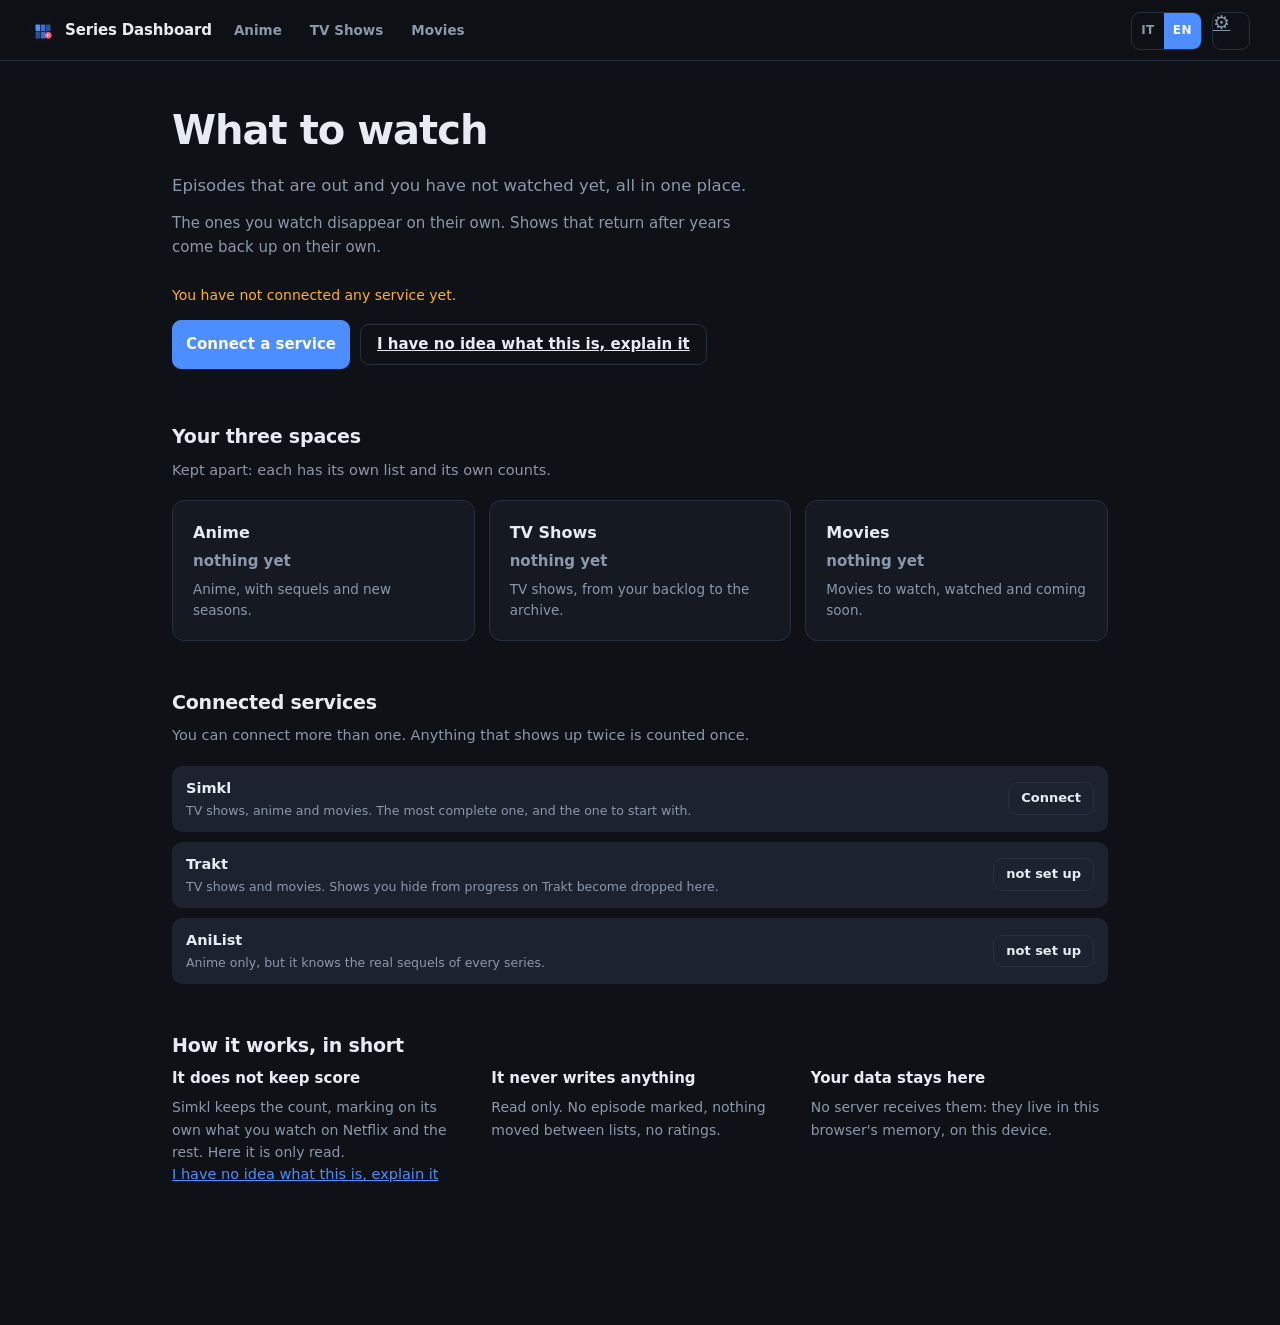
==== commit 580a73a2: "Menu in ordine d'uso, esempio per chi non ha collegato, guida piegata MENU. L'ordine era quello con " ====
--- a/index.html
+++ b/index.html
@@ -11,7 +11,7 @@
 <!-- Il numero di versione sale a ogni modifica: senza, il browser continua a
      servire i file vecchi. Va cambiato in tutte le pagine e nella costante
      VERSIONE di sw.js. Se ne resta indietro uno, il sito lo dice nella console. -->
-<link rel="stylesheet" href="app.css?v=22">
+<link rel="stylesheet" href="app.css?v=23">
 </head>
 <body>
 
@@ -42,6 +42,7 @@
   <section class="hero">
     <h1 data-t="home.titolo"></h1>
     <p class="hero-sotto" data-t="home.sotto"></p>
+    <p class="hero-sotto hero-sotto2" data-t="home.sotto2"></p>
 
     <div id="heroAzioni" class="hero-azioni"></div>
   </section>
@@ -84,12 +85,12 @@
 
 </main>
 
-<script src="js/lingua.js?v=22"></script>
-<script src="js/stato.js?v=22"></script>
-<script src="js/fonti.js?v=22"></script>
-<script src="js/regole.js?v=22"></script>
-<script src="js/carte.js?v=22"></script>
-<script src="js/telaio.js?v=22"></script>
-<script src="js/home.js?v=22"></script>
+<script src="js/lingua.js?v=23"></script>
+<script src="js/stato.js?v=23"></script>
+<script src="js/fonti.js?v=23"></script>
+<script src="js/regole.js?v=23"></script>
+<script src="js/carte.js?v=23"></script>
+<script src="js/telaio.js?v=23"></script>
+<script src="js/home.js?v=23"></script>
 </body>
 </html>
--- a/app.css
+++ b/app.css
@@ -404,6 +404,40 @@
    Elencare a mano le classi da nascondere lasciava fuori i titoli delle fasce:
    Archivio chiuso mostrava "Finite" e "Abbandonate" con sotto il vuoto. */
 .collapsible.closed > *:not(.block-title) { display: none; }
+
+/* La fascia dell'esempio. Deve saltare all'occhio senza sembrare un errore:
+   non e' un guasto, e' una vetrina. */
+.avviso-esempio {
+  display: flex;
+  align-items: center;
+  gap: 14px;
+  flex-wrap: wrap;
+  margin: 0 0 22px;
+  padding: 12px 16px;
+  font-size: 13.5px;
+  line-height: 1.5;
+  color: var(--txt);
+  background: rgba(255, 176, 32, .1);
+  border: 1px solid rgba(255, 176, 32, .38);
+  border-radius: 10px;
+}
+.avviso-esempio span { flex: 1 1 260px; }
+.avviso-esempio b { color: var(--warm); }
+.avviso-esempio .btn { flex: none; border-color: var(--warm); color: var(--warm); }
+.avviso-esempio .btn:hover { background: rgba(255, 176, 32, .14); }
+
+/* La prima sincronizzazione dura minuti: dirlo evita che sembri rotto. */
+.avviso-carico {
+  margin: 0 0 22px;
+  padding: 12px 16px;
+  font-size: 13.5px;
+  line-height: 1.5;
+  color: var(--txt-2);
+  background: var(--bg-2);
+  border: 1px solid var(--line);
+  border-radius: 10px;
+}
+.avviso-carico b { color: var(--txt); }
 
 /* Quando un filtro è acceso deve vedersi: altrimenti i numeri nel menù
    cambiano e sembra che si sia rotto qualcosa. */
@@ -738,6 +772,48 @@
 /* le pastiglie mostrate come esempio, non sopra a un poster */
 .badge.pos { position: static; box-shadow: none; }
 
+/* I blocchi che si aprono con un clic. Servono a togliere il muro di testo
+   dalla guida senza buttare via le informazioni: chi ha fretta legge i titoli,
+   chi vuole i dettagli apre. E' il tag <details>, quindi funziona anche senza
+   JavaScript e lo capiscono gli screen reader. */
+.pieghevole {
+  border: 1px solid var(--line);
+  border-radius: 10px;
+  margin: 10px 0;
+  background: var(--bg-2);
+  overflow: hidden;
+}
+.pieghevole > summary {
+  cursor: pointer;
+  padding: 13px 16px;
+  font-size: 14px;
+  font-weight: 600;
+  color: var(--txt-2);
+  list-style: none;
+  display: flex;
+  align-items: center;
+  gap: 9px;
+  transition: color .13s;
+}
+.pieghevole > summary::-webkit-details-marker { display: none; }
+.pieghevole > summary::before {
+  content: 'a';
+  font-size: 18px;
+  line-height: 1;
+  transition: transform .18s;
+}
+.pieghevole[open] > summary::before { transform: rotate(90deg); }
+.pieghevole > summary:hover { color: var(--txt); }
+.pieghevole[open] > summary { color: var(--txt); border-bottom: 1px solid var(--line); }
+.pieghevole > *:not(summary) { margin: 14px 16px; }
+.pieghevole .tabella { margin: 14px 16px; }
+.pieghevole h3 { margin: 16px 16px 4px; font-size: 14.5px; }
+.pieghevole.grande > summary { font-size: 15.5px; color: var(--txt); }
+
+.passo-corpo .pieghevole { margin-top: 14px; }
+
+.hero-sotto2 { margin-top: -14px; font-size: 15px; }
+
 .faq h3 { margin: 26px 0 6px; font-size: 16px; }
 .faq p { margin: 0; color: var(--txt-2); }
 
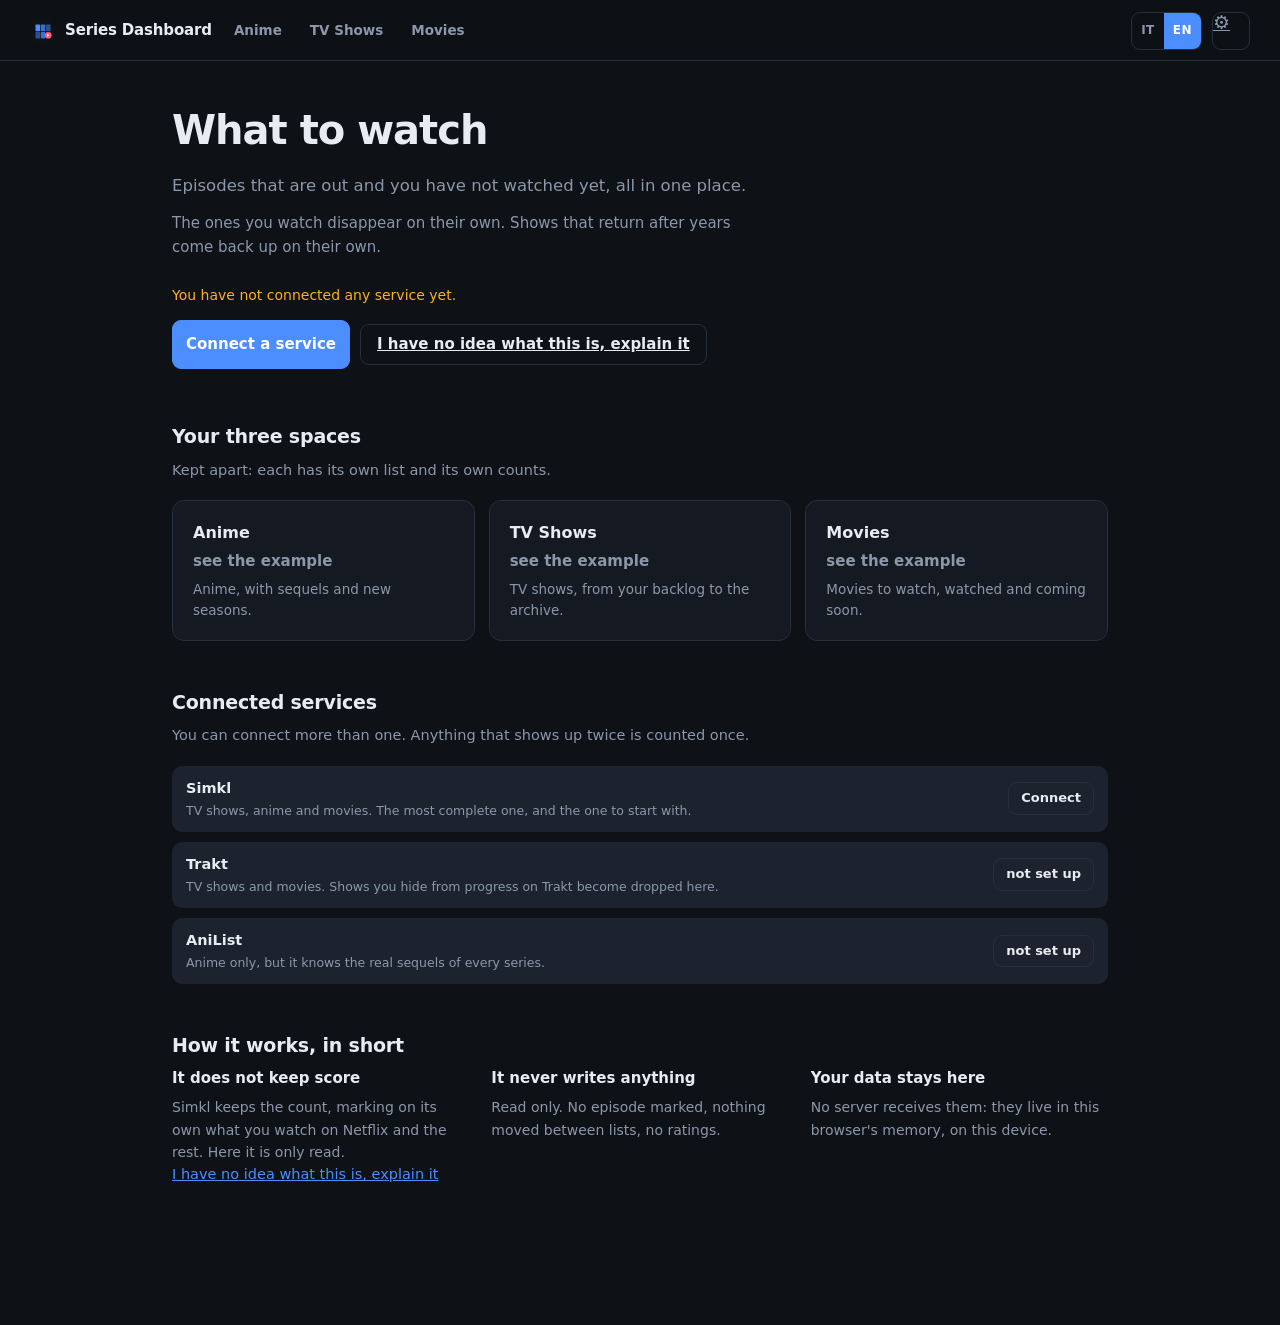
==== commit 0ddf0017: "I bollini dicono la verita', e le sezioni non si parlano fra spazi Una passata sistematica sui bolli" ====
--- a/index.html
+++ b/index.html
@@ -11,7 +11,7 @@
 <!-- Il numero di versione sale a ogni modifica: senza, il browser continua a
      servire i file vecchi. Va cambiato in tutte le pagine e nella costante
      VERSIONE di sw.js. Se ne resta indietro uno, il sito lo dice nella console. -->
-<link rel="stylesheet" href="app.css?v=23">
+<link rel="stylesheet" href="app.css?v=24">
 </head>
 <body>
 
@@ -85,12 +85,12 @@
 
 </main>
 
-<script src="js/lingua.js?v=23"></script>
-<script src="js/stato.js?v=23"></script>
-<script src="js/fonti.js?v=23"></script>
-<script src="js/regole.js?v=23"></script>
-<script src="js/carte.js?v=23"></script>
-<script src="js/telaio.js?v=23"></script>
-<script src="js/home.js?v=23"></script>
+<script src="js/lingua.js?v=24"></script>
+<script src="js/stato.js?v=24"></script>
+<script src="js/fonti.js?v=24"></script>
+<script src="js/regole.js?v=24"></script>
+<script src="js/carte.js?v=24"></script>
+<script src="js/telaio.js?v=24"></script>
+<script src="js/home.js?v=24"></script>
 </body>
 </html>
--- a/app.css
+++ b/app.css
@@ -534,7 +534,9 @@
 .badge-back  { top: 8px; left: 8px; background: var(--ok); color: #06251a; letter-spacing: .04em; }
 .badge-soon  { top: 8px; left: 8px; background: rgba(10, 14, 20, .82); color: var(--warm); font-weight: 600; }
 .badge-done  { top: 8px; left: 8px; background: var(--ok); color: #06251a; font-size: 13px; padding: 4px 8px; }
-.badge-type  { bottom: 8px; left: 8px; background: rgba(10, 14, 20, .78); color: var(--txt-2); font-weight: 600; }
+/* Neutro apposta: il rosso qui sopra vuol dire "hai roba arretrata", e un
+   consiglio non e' una cosa arretrata. */
+.badge-info  { top: 8px; right: 8px; background: rgba(10, 14, 20, .82); color: var(--txt); font-weight: 600; }
 
 .meta { padding: 9px 2px 0; }
 .title {
@@ -710,10 +712,8 @@
   .grid-sm { grid-template-columns: repeat(auto-fill, minmax(108px, 1fr)); }
   .brand { font-size: 18px; }
 
-  /* Sul telefono il pulsante è sempre visibile: la pastiglia del tipo starebbe
-     sotto e le due si accavallano. Il tipo lo dicono già i filtri in alto. */
+  /* Sul telefono il pulsante resta sempre visibile: non c'e' il passaggio del mouse. */
   .card-act { opacity: 1; font-size: 10.5px; padding: 3px 6px; }
-  .badge-type { display: none; }
   .search { flex: 1 1 100%; }
 }
 
